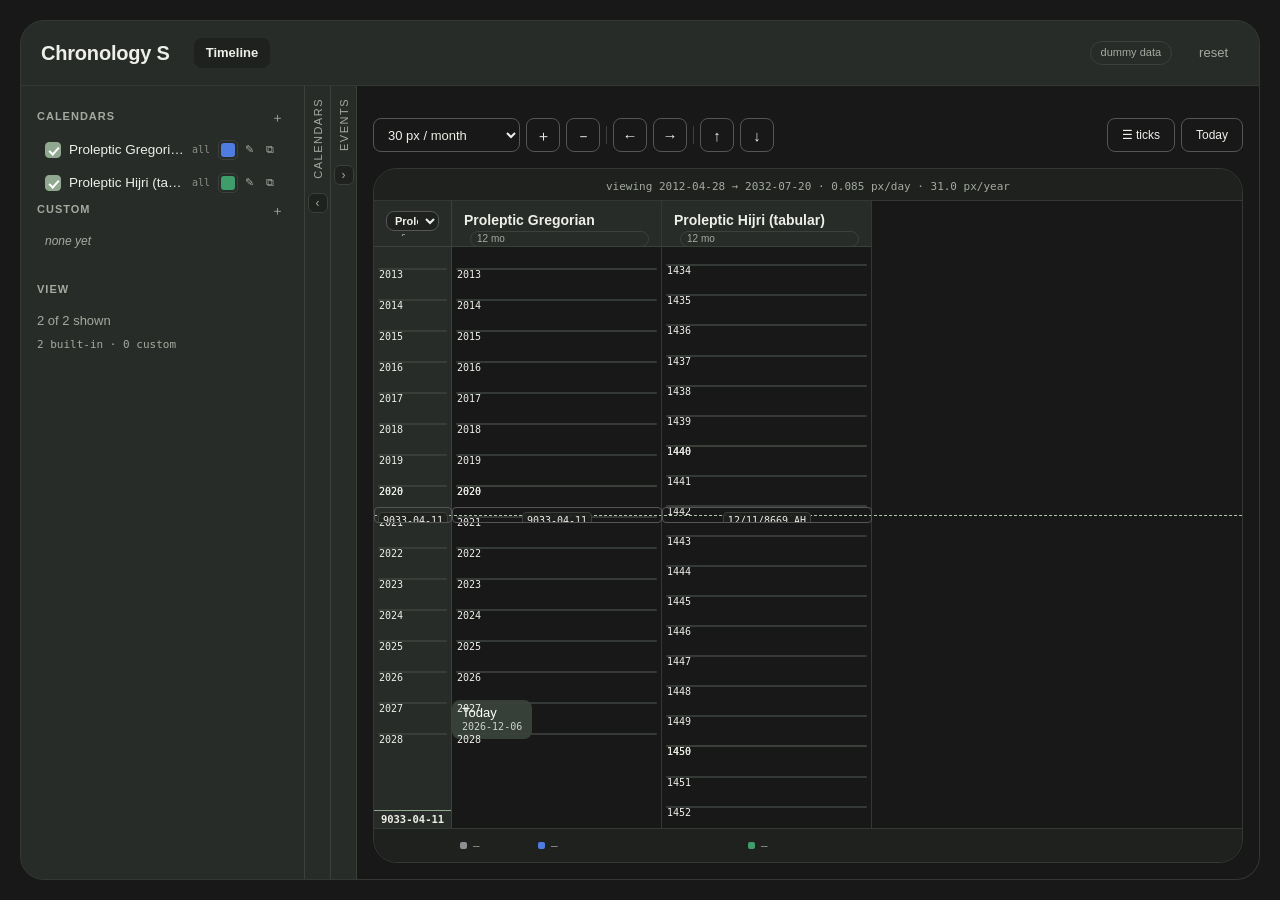
==== index.html @ b2d6067a "Part 1: per-calendar validity bounds, editable in the drawer Bounds become calendar DATA, in the cal" ====
<!DOCTYPE html>
<html lang="en">
<head>
<meta charset="utf-8">
<meta name="viewport" content="width=device-width, initial-scale=1">
<title>Chronology S — Calendars</title>
<link rel="icon" href="data:image/svg+xml,<svg xmlns='http://www.w3.org/2000/svg' viewBox='0 0 16 16'><rect width='16' height='16' rx='4' fill='%23d1e7d1'/></svg>">
<link rel="stylesheet" href="cal/styles.css?cb=12">
</head>
<body>
<div class="app">

  <header class="topbar">
    <div class="brand">
      <span class="name">Chronology S</span>
    </div>
    <nav class="tabs">
      <a class="on" href="index.html">Timeline</a>
    </nav>
    <div class="spacer"></div>
    <span class="chip">dummy data</span>
    <button class="btn ghost" id="resetBtn" title="Restore the original dummy data">reset</button>
  </header>

  <div class="body">
    <!-- ============ region 2: calendar list (collapsible) ============ -->
    <aside class="side" id="sidePanel">
      <div class="dragbar" id="dragSide" title="Drag to resize"></div>
      <div id="calList"></div>

      <p class="label">View</p>
      <div style="font-size:13px;color:var(--muted);line-height:1.5">
        <div id="viewCount">—</div>
        <div id="viewRange" style="font-family:var(--mono);font-size:11px;margin-top:6px"></div>
      </div>
    </aside>
    <button class="rail" id="railSide" title="Calendars"><span class="rail-lab">Calendars</span><span class="rail-arrow">‹</span></button>

    <!-- ============ region 3: events panel (collapsible) ============ -->
    <section class="evpanel" id="evPanel">
      <div class="dragbar" id="dragEv" title="Drag to resize"></div>
      <div class="evpanel-head">
        <select class="select" id="evFilter" title="Filter by calendar">
          <option value="">All events</option>
        </select>
      </div>
      <div class="evpanel-body" id="evList"></div>
      <div class="evpanel-foot">
        <button class="btn primary" id="evAddBtn" style="width:100%">＋ Add event</button>
      </div>
    </section>
    <button class="rail" id="railEv" title="Events"><span class="rail-lab">Events</span><span class="rail-arrow">›</span></button>

    <!-- ============ region 4: right column ============ -->
    <main class="main">
      <!-- controls live OUTSIDE the table, in-flow, left/right split above it -->
      <div class="tl-controls">
        <div class="ctl-left">
          <select class="select ctl" id="zoomSel" title="Zoom — each preset puts that unit at 30px">
            <option value="fit">Fit all</option>
            <option value="millennia">30 px / millennium</option>
            <option value="centuries">30 px / century</option>
            <option value="decades">30 px / decade</option>
            <option value="years">30 px / year</option>
            <option value="months" selected>30 px / month</option>
            <option value="days">30 px / day</option>
          </select>
          <button class="btn icon" id="zin" title="Zoom in">＋</button>
          <button class="btn icon" id="zout" title="Zoom out">－</button>
          <span class="sep" style="width:1px;height:18px;background:var(--border)"></span>
          <button class="btn icon" id="left" title="Scroll calendars left">←</button>
          <button class="btn icon" id="right" title="Scroll calendars right">→</button>
          <span class="sep" style="width:1px;height:18px;background:var(--border)"></span>
          <button class="btn icon" id="up" title="Earlier">↑</button>
          <button class="btn icon" id="down" title="Later">↓</button>
        </div>
        <div class="ctl-right">
          <button class="btn sm" id="tickBtn" title="Tick &amp; label settings">☰ ticks</button>
          <button class="btn sm" id="todayBtn">Today</button>
        </div>

        <div class="popover" id="tickPop" hidden>
          <div class="pop-row">
            <span class="pop-lab">Show year labels</span>
            <span class="pop-ctl"><input type="checkbox" id="showLabels" checked></span>
          </div>
          <div class="pop-sep"></div>
          <div class="pop-hint" style="margin-top:2px">Per unit: below 5px hidden,
            5–30px ticks only, 30px+ labelled.
            <span id="tierActive" style="display:block;margin-top:4px;color:var(--text)"></span></div>
          <div class="pop-row"><span class="pop-lab">hide below</span>
            <span class="pop-ctl"><input type="number" id="thTick" min="1" max="50" step="1" value="5"
                 style="width:52px"> px</span></div>
          <div class="pop-row"><span class="pop-lab">label from</span>
            <span class="pop-ctl"><input type="number" id="thLabel" min="5" max="400" step="5" value="30"
                 style="width:52px"> px</span></div>
          <div class="pop-sep"></div>
          <div class="pop-hint" style="margin-top:2px">Zoom limit: browsers cap scroll height at
            2^24 px, so the finest scale is <span id="maxPpd"></span> px/day.
            <span id="zoomLimitNote" style="display:block;margin-top:4px;color:var(--text)"></span></div>
          <div class="pop-row"><span class="pop-lab">finest scale</span>
            <span class="pop-ctl"><input type="number" id="maxPpdIn" min="0.5" max="20" step="0.5"
                 style="width:56px"> px/day</span></div>
        </div>
      </div>

      <div class="tl-panel">
        <!-- row 1: coordinates -->
        <div class="tl-range"><span class="range" id="range">—</span></div>

        <!-- row 2: the timeline -->
        <div id="vt-scroll"><div id="vt-inner"></div></div>

        <!-- row 3: coordinates (one per calendar, aligned to the columns) -->
        <div class="legend" id="coordRow"></div>
      </div>
    </main>
  </div>
</div>

<div class="readout" id="readout"></div>

<!-- ============ calendar drawer ============ -->
<div class="scrim" id="scrim" hidden></div>
<aside class="drawer" id="drawer" hidden aria-label="Calendar editor" style="display:none">
  <div class="drawer-head">
    <h2 id="drawerTitle">Calendar</h2>
    <button class="btn ghost" id="drawerClose" title="Close">✕</button>
  </div>
  <div class="drawer-body">
    <label class="fld"><span>Name</span>
      <input id="fName" type="text" placeholder="e.g. Proleptic Gregorian"></label>

    <div class="row2">
      <label class="fld"><span>Valid from — blank = unbounded</span>
        <span class="stack">
          <span class="inline">
            <input id="fBoundFromD" type="number" min="1" max="31" value="1">
            <select id="fBoundFromM"></select>
            <input id="fBoundFromY" type="number" value="1">
          </span>
          <small class="err" id="fBoundFromErr"></small>
        </span>
      </label>
      <label class="fld"><span>Valid to — blank = unbounded</span>
        <span class="stack">
          <span class="inline">
            <input id="fBoundToD" type="number" min="1" max="31" value="1">
            <select id="fBoundToM"></select>
            <input id="fBoundToY" type="number" value="1">
          </span>
          <small class="err" id="fBoundToErr"></small>
        </span>
      </label>
    </div>

    <div class="row2">
      <label class="fld"><span>Epoch — day 1/1/1 is this day</span>
        <span class="stack">
          <select id="fEpochCal"></select>
          <span class="inline">
            <input id="fEpochD" type="number" min="1" max="31" value="1">
            <select id="fEpochM"></select>
            <input id="fEpochY" type="number" value="1">
          </span>
          <small class="err" id="fEpochErr"></small>
        </span>
      </label>
      <label class="fld"><span>Year numbering</span>
        <select id="fEra">
          <option value="ce">Common Era (1, 2, 3 … no year zero)</option>
          <option value="astro">Astronomical (… −1, 0, 1 … year zero exists)</option>
        </select></label>
    </div>

    <div class="fld">
      <span>Months</span>
      <table class="months" id="monthTable">
        <thead><tr><th>#</th><th>Name</th><th>Days</th><th></th></tr></thead>
        <tbody></tbody>
      </table>
      <div class="row">
        <button class="btn sm" id="addMonth">＋ month</button>
        <button class="btn sm" id="addLeapMonth">＋ leap month</button>
      </div>
      <small class="err" id="fMonthsErr"></small>
    </div>

    <div class="fld">
      <span>Leap rule</span>
      <div class="leapopts">
        <label class="radio"><input type="radio" name="leap" value="every4"> Every 4th year</label>
        <label class="radio"><input type="radio" name="leap" value="custom"> 4-year cycle, leap years</label>
        <label class="radio"><input type="radio" name="leap" value="none"> None (fixed year length)</label>
      </div>
      <div class="inline">
        <input id="fLeapCycle" type="number" min="4" value="30" title="cycle length in years">
        <input id="fLeapYears" type="text" value="2,3,5,7,10,13,16,18,21,24,26,29" title="leap years within the cycle">
      </div>
      <small class="muted" id="leapHint"></small>
    </div>

    <div class="fld">
      <span>Date format</span>
      <input id="fFmt" type="text" value="DD/MM/YYYY">
    </div>

    <div class="fld">
      <span>Colour</span>
      <input id="fColor" type="color" value="#4f7cdf">
    </div>

    <div class="fld">
      <span>Built-in preset <small class="muted">(replaces the rule fields)</small></span>
      <div class="row" id="presets"></div>
    </div>

    <div class="preview">
      <div class="preview-h">Preview — round trip</div>
      <div class="preview-g" id="previewG"></div>
      <small class="err" id="fErr"></small>
    </div>
  </div>
  <div class="drawer-foot">
    <button class="btn danger" id="delBtn" hidden>delete</button>
    <div class="spacer"></div>
    <button class="btn" id="cancelBtn">cancel</button>
    <button class="btn primary" id="saveBtn">save</button>
  </div>
</aside>

<script src="cal/engine.js?cb=20"></script>
<script src="cal/store.js?cb=20"></script>
<script src="cal/timeline.js?cb=23"></script>
<script src="cal/eventeditor.js"></script>
<script src="cal/editor.js?cb=23"></script>
<script src="cal/panels.js?cb=20"></script>
<script src="cal/sidebar.js?cb=20"></script>
<script>
CalEditor.bind();
/* shared event drawer (also used by the region-3 events panel) */
fetch('cal/event-drawer.html').then(r => r.text()).then(html => {
  document.body.insertAdjacentHTML('beforeend', html);
  window.EventEditor.bind();
});
</script>
</body>
</html>
---- cal/styles.css ----
/* Chronology S — dark theme.
   Palette SAMPLED from the reference screenshot (2026-11-17), not eyeballed:
   the reference is green-tinted charcoal, not neutral grey. */
:root {
  --bg: #181818;          /* outer canvas                      */
  --panel: #282c28;       /* main panel / sidebar              */
  --panel-2: #1e211e;     /* inset / hover / header            */
  --border: #3b403b;      /* dividers                          */
  --border-soft: #333833; /* faint dividers                    */
  --text: #edefe8;        /* off-white, slightly warm          */
  --muted: #a5aaa0;       /* secondary text                    */
  --accent: #afc8ac;      /* sage                               */
  --accent-ink: #1e211e;
  --accent-dim: #8fa88f;
  --radius: 24px;
  --radius-sm: 8px;
  --font: -apple-system, BlinkMacSystemFont, "SF Pro Display", "Inter", "Segoe UI", Roboto, sans-serif;
  --mono: ui-monospace, "SF Mono", Menlo, monospace;
  --shadow: 0 20px 40px rgba(0, 0, 0, .5);
}
* { box-sizing: border-box; }
html, body { height: 100%; }
body { margin: 0; font-family: var(--font); background: var(--bg); color: var(--text);
       font-size: 15px; line-height: 1.4; }
a { color: inherit; }
h1 { font-size: 28px; font-weight: 700; margin: 0; letter-spacing: -.02em; }
h2 { font-size: .95rem; margin: 0; }

/* ---------- shell ---------- */
.app { display: flex; flex-direction: column; height: 100vh; padding: 20px; gap: 0; }
.topbar { display: flex; align-items: center; gap: 16px; background: var(--panel);
          border: 1px solid var(--border-soft); border-radius: var(--radius) var(--radius) 0 0;
          padding: 16px 20px; min-height: 60px; }
.brand { display: flex; align-items: center; gap: 10px; }
.brand .mark { width: 32px; height: 32px; border-radius: 50%; background: #343833;
               display: grid; place-items: center; flex: 0 0 auto; }
.brand .mark svg { width: 17px; height: 17px; stroke: var(--muted); }
.brand .name { font-size: 20px; font-weight: 700; letter-spacing: -.01em; }
.tabs { display: flex; gap: 4px; margin-left: 8px; }
.tabs a { text-decoration: none; font-size: 13px; padding: 6px 12px; border-radius: var(--radius-sm);
          color: var(--muted); }
.tabs a:hover { color: var(--text); background: var(--panel-2); }
.tabs a.on { background: var(--panel-2); color: var(--text); font-weight: 600; }
.spacer { flex: 1; }
.chip { font-size: 11px; color: var(--muted); border: 1px solid var(--border);
       border-radius: 99px; padding: 3px 10px; background: transparent; }

/* ---------- buttons ---------- */
.btn { font: inherit; font-size: 13px; padding: 8px 16px; border-radius: var(--radius-sm);
       cursor: pointer; border: 1px solid #555; background: transparent; color: var(--text); }
.btn:hover { background: var(--panel-2); }
.btn.primary { background: var(--accent); border-color: var(--accent); color: var(--accent-ink);
               font-weight: 500; }
.btn.primary:hover { filter: brightness(1.06); }
.btn.pill { border-radius: 20px; color: var(--muted); }
.btn.ghost { border-color: transparent; color: var(--muted); padding: 6px 10px; }
.btn.ghost:hover { color: var(--text); background: var(--panel-2); }
.btn.danger { color: #e0a3a3; border-color: #4a3030; }
.btn.danger:hover { background: #2a1c1c; }
.btn.sm { font-size: 12px; padding: 5px 11px; }
.btn.icon { width: 34px; height: 34px; padding: 0; display: grid; place-items: center;
            border-radius: var(--radius-sm); font-size: 15px; line-height: 1; }

/* ---------- body: sidebar + main ---------- */
.body { flex: 1; display: flex; min-height: 0; background: var(--panel);
        border: 1px solid var(--border-soft); border-top: none;
        border-radius: 0 0 var(--radius) var(--radius); overflow: hidden; }
.side { width: 284px; flex: 0 0 284px; border-right: 1px solid var(--border);
        padding: 20px 16px; overflow-y: auto; background: var(--panel); }
.side .label { font-size: 11px; letter-spacing: 1px; text-transform: uppercase;
               color: var(--muted); margin: 0 0 14px; font-weight: 600; }
.side .label:not(:first-child) { margin-top: 26px; }

/* rail: the label lives INSIDE the strip, below the arrow */
.rail { position: relative; flex: 0 0 26px; width: 26px; border: none;
        border-right: 1px solid var(--border); background: var(--panel);
        color: var(--muted); cursor: pointer; padding: 0;
        display: flex; flex-direction: column; align-items: center; }
.rail:hover { background: var(--panel-2); color: var(--text); }
.rail .rail-arrow { flex: 0 0 auto; width: 20px; height: 20px; margin-top: 14px;
        display: grid; place-items: center; border: 1px solid var(--border);
        border-radius: 6px; font-size: 12px; line-height: 1; color: var(--muted);
        background: var(--panel-2); }
.rail:hover .rail-arrow { color: var(--text); border-color: var(--accent-dim); }
.rail .rail-lab { margin-top: 12px; writing-mode: vertical-rl; transform: rotate(180deg);
        font-size: 11px; letter-spacing: 1.5px; text-transform: uppercase;
        white-space: nowrap; }
.side, .evpanel { position: relative; }
/* grab handle on the right edge of regions 2 and 3 */
.dragbar { position: absolute; top: 0; right: 0; width: 5px; height: 100%; z-index: 6;
           cursor: col-resize; background: transparent; }
.dragbar:hover, .dragbar.on { background: var(--accent-dim); opacity: .55; }

/* region 3: events panel */
.evpanel { width: 260px; flex: 0 0 260px; border-right: 1px solid var(--border);
           background: var(--panel); display: flex; flex-direction: column;
           position: relative; min-height: 0; }
.evpanel-head { padding: 12px 12px 8px; border-bottom: 1px solid var(--border-soft); }
.evpanel-head .select { width: 100%; }
.evpanel-body { flex: 1; overflow-y: auto; padding: 8px; }
.ev-card { padding: 7px 8px; border-radius: var(--radius-sm); margin-bottom: 4px;
           border: 1px solid var(--border-soft); background: var(--panel-2); }
.ev-card:hover { border-color: var(--border); }
.ev-card .t { font-size: 13px; color: var(--text); margin-bottom: 3px;
              white-space: nowrap; overflow: hidden; text-overflow: ellipsis; }
.ev-card .d { font-family: var(--mono); font-size: 10.5px; color: var(--muted);
              white-space: nowrap; overflow: hidden; text-overflow: ellipsis; }
.ev-card .row { display: flex; align-items: center; gap: 4px; margin-top: 5px; }
.ev-card .row .sp { flex: 1; }
.ev-card .btn { width: 20px; height: 20px; padding: 0; font-size: 11px; }
/* pinned footer: never scrolls with the list */
.evpanel-foot { flex: 0 0 auto; padding: 10px 12px 12px;
                border-top: 1px solid var(--border-soft); }
.sec-head { display: flex; align-items: center; justify-content: space-between;
            margin: 0 0 6px; }
.sec-head .label { margin: 0; }
.sec-head .btn { width: 22px; height: 22px; padding: 0; font-size: 13px; line-height: 1; }
.sec-list { display: flex; flex-direction: column; gap: 1px; }
.sec-list + .sec-head { margin-top: 18px; }
.sec-empty { font-size: 12px; color: var(--muted); padding: 6px 8px; font-style: italic; }

/* compact row: checkbox, dot, name, then actions — one line */
.cal-item { display: flex; align-items: center; gap: 8px; padding: 6px 8px;
            border-radius: var(--radius-sm); cursor: default; }
.cal-item:hover { background: var(--bg); }
.cal-item.off { opacity: .42; }
.cal-item .dot { width: 8px; height: 8px; border-radius: 50%; flex: 0 0 auto; }
.cal-item .t { flex: 1; min-width: 0; font-size: 13.5px; color: var(--text);
               white-space: nowrap; overflow: hidden; text-overflow: ellipsis; }
/* validity range, e.g. "all" / "from 1582 Oct" */
.cal-item .bound { flex: 0 0 auto; font-size: 10px; color: var(--muted);
                   font-family: var(--mono); opacity: .8; }
.cal-item .acts { display: flex; gap: 1px; flex: 0 0 auto; align-items: center; }
.cal-item .acts .btn { width: 20px; height: 20px; padding: 0; font-size: 11px; }
/* colour swatch: one element that is both the indicator and the control */
.cal-item .swatch { width: 20px; height: 20px; padding: 0; border: 1px solid var(--border);
                    border-radius: 5px; background: none; cursor: pointer; flex: 0 0 auto; }
.cal-item .swatch::-webkit-color-swatch-wrapper { padding: 2px; }
.cal-item .swatch::-webkit-color-swatch { border: none; border-radius: 3px; }
/* built-in date-format button */
.cal-item .fmt { width: auto; height: 20px; padding: 0 6px; font-family: var(--mono);
                 font-size: 10px; letter-spacing: .3px; }

/* preset picker (anchored near the section add button) */
.pop-side { position: fixed; width: 220px; }
.pop-opt { padding: 7px 10px; font-size: 13px; border-radius: 6px; cursor: pointer; }
.pop-opt:hover { background: var(--bg); color: var(--text); }
/* built-in colour + format popover */
.pop-cal { position: fixed; width: 220px; }
.pop-cal input[type=color] { width: 34px; height: 24px; padding: 0; }
.pop-cal input[type=text] { width: 110px; padding: 4px 8px; font-family: var(--mono);
                            font-size: 11px; }

/* checkbox */
.cb { width: 16px; height: 16px; border-radius: 4px; border: 1px solid #555;
      background: transparent; flex: 0 0 auto; cursor: pointer; position: relative; padding: 0; }
.cb[aria-checked="true"] { background: var(--accent-dim); border-color: var(--accent-dim); }
.cb[aria-checked="true"]::after { content: ""; position: absolute; left: 4.5px; top: 2px;
      width: 4px; height: 8px; border: solid #fff; border-width: 0 2px 2px 0;
      transform: rotate(42deg); }

.main { flex: 1; min-width: 0; display: flex; flex-direction: column; overflow: hidden;
        background: var(--bg); padding: 16px 0 0; }
.main-head { padding: 22px 20px 14px; }
.main-head .sub { color: var(--muted); font-size: 15px; margin-top: 6px; }
.main-head .row { display: flex; align-items: center; gap: 10px; }
.main-head .nav { margin-left: auto; display: flex; align-items: center; gap: 6px; }
/* the toolbar select must hug its content — the generic input/select width:100%
   rule otherwise makes it 900px wide and wraps the whole toolbar */
.select { font: inherit; font-size: 13px; padding: 7px 12px; border-radius: var(--radius-sm);
          border: 1px solid #555; background: transparent; color: var(--text); width: auto; }

/* ---------- timeline ---------- */
/* The timeline sits in its own inset panel: rounded corners on the darker
   canvas, distinct from the lighter sidebar/tools around it. */
/* controls: in-flow, above the table. Left cluster = view, right = ticks/today. */
.tl-controls { position: relative; display: flex; align-items: center; justify-content: space-between;
               gap: 12px; padding: 16px; flex-wrap: wrap; }   /* symmetric: equal above and below */
.ctl-left, .ctl-right { display: flex; align-items: center; gap: 6px; }
.ctl .btn, .ctl.select { height: 34px; }          /* one uniform control height */
.ctl.select { padding: 0 10px; }
.ctl-right .btn { height: 34px; padding: 0 14px; }
.tl-panel { background: var(--bg); border: 1px solid var(--border-soft);
            border-radius: var(--radius); margin: 0 16px 16px; overflow: hidden;
            display: flex; flex-direction: column; min-height: 0; }

/* tick / label popover */
.popover { position: absolute; top: calc(100% - 6px); right: 16px; z-index: 30;
           width: 320px; background: var(--panel-2);
           border: 1px solid var(--border); border-radius: 12px; padding: 12px 14px;
           box-shadow: 0 12px 30px rgba(0,0,0,.5); text-align: left; }
.pop-row { display: flex; align-items: center; gap: 10px; padding: 5px 0;
           border-bottom: 1px solid var(--border-soft); }
.pop-row:last-of-type { border-bottom: none; }
.pop-lab { font-size: 11px; letter-spacing: .5px; text-transform: uppercase;
           color: var(--muted); flex: 0 0 92px; font-weight: 600; }
.pop-ctl { flex: 1; display: flex; align-items: center; gap: 6px; font-size: 11px;
           color: var(--muted); }
.pop-ctl input[type=range] { flex: 1; accent-color: var(--accent); }
.pop-ctl select { width: auto; padding: 3px 8px; font-size: 12px; }
.pop-ctl input[type=checkbox] { width: auto; accent-color: var(--accent); }
.pop-hint { font-size: 10px; color: var(--muted); margin-top: 8px; line-height: 1.4; }
.pop-sep { height: 1px; background: var(--border-soft); margin: 8px -14px 2px; }
.pop-ctl input[type=number] { width: 56px; padding: 3px 6px; font-family: var(--mono);
                               font-size: 11px; }
/* slim, centred readout strip — just tall enough for one line */
.tl-range { padding: 5px 16px; background: var(--panel-2); border-bottom: 1px solid var(--border-soft);
            text-align: center; }
.tl-range .range { font-family: var(--mono); font-size: 11px; color: var(--muted); }
#vt-scroll { flex: 1; overflow: auto; position: relative; background: var(--bg); }
#vt-inner { position: relative; display: flex; min-width: max-content; }

/* year ruler — matches the panel so its sticky header reads as one surface */
.ruler { position: sticky; left: 0; z-index: 8; flex: 0 0 auto; width: 78px;
         background: var(--panel); border-right: 1px solid var(--border); }
.ruler .col-head { background: var(--panel); }
.ruler-body { position: relative; }
.ruler-lab { position: absolute; left: 10px; transform: translateY(-50%);
             font-family: var(--mono); font-size: var(--label-px, 10px); color: var(--muted);
             white-space: nowrap; }
/* reference selector in the ruler header — must fit the fixed 46px header */
.ref-sel { font-size: 11px; padding: 2px 4px; height: 22px; width: 100%;
           background: var(--panel-2); }
/* bold date inside the ruler, at the crosshair's height */
.ruler-date { position: sticky; top: 46px; z-index: 7; display: block;
              width: 100%; text-align: center; font-family: var(--mono);
              font-size: 10.5px; font-weight: 700; color: var(--text);
              background: var(--panel); border-top: 1px solid var(--accent-dim);
              padding: 1px 0; pointer-events: none; }

.col { position: relative; border-right: 1px solid var(--border-soft); flex: 0 0 auto; }
.col-head { position: sticky; top: 0; z-index: 6; background: var(--panel); padding: 10px 12px;
            border-bottom: 1px solid var(--border); font-size: 14px; font-weight: 600;
            height: 46px; overflow: hidden; display: flex; flex-direction: column;
            justify-content: flex-start; }
.col-head .sub { display: block; font-weight: 400; font-size: 11px; color: var(--muted);
                 font-family: var(--mono); white-space: nowrap; overflow: hidden;
                 text-overflow: ellipsis; }
.col-head .dot { display: inline-block; width: 8px; height: 8px; border-radius: 50%;
                 margin-right: 6px; vertical-align: middle; }
.col-head .tag { display: inline-block; font-size: 10px; color: var(--muted);
                 border: 1px solid var(--border); border-radius: 99px; padding: 0 6px;
                 margin-left: 6px; font-weight: 400; vertical-align: middle; }
.col-head .warn { display: block; font-size: 10px; color: #e0a3a3; }
.col-body { position: relative; }

.mark { position: absolute; left: 4px; right: 4px; border-radius: 2px;
        height: 1px; background: #3a3f3a; opacity: .6; }
/* tick weight follows the tier: year big, month small, day smallest */
.mark.millennium, .mark.century, .mark.decade,
.mark.year     { height: 2px; background: var(--border); opacity: .85; }
.mark.month    { height: 1px; background: #333833; opacity: .6; }
.mark.day      { height: 1px; background: #2c2f2c; opacity: .45; }
/* labels sit in the TOP-LEFT corner of the block the tick starts, not centred
   on the line — so a year label heads the year band, a month label the month.
   The ruler's own labels use the same anchoring so the two stay aligned. */
.mark.lab { font-family: var(--mono); font-size: var(--label-px, 10px); color: var(--text);
            background: none; height: auto; opacity: 1; border: none;
            transform: none; padding: 0 0 0 3px; left: 2px; right: auto;
            text-align: left; white-space: nowrap; }
/* the ruler's labels share the column anchoring (top-left of the tick) */
.ruler-lab { transform: none; left: 3px; }

/* out-of-bounds shading: a bounded calendar's invalid region is darker */
.oob { position: absolute; left: 0; right: 0; top: 0; pointer-events: none; }
.oob-band { position: absolute; left: 0; right: 0;
            background: rgba(0,0,0,.38); pointer-events: none; }
/* ticks must never draw over the out-of-bounds band */
.col-body .mark, .col-body .ev { position: absolute; }
.col-body .mark { z-index: 1; }

.ev { position: absolute; border: none; border-radius: var(--radius-sm); padding: 5px 10px;
      font-size: 13px; line-height: 1.25; color: #fff; overflow: hidden; cursor: default;
      white-space: nowrap; text-overflow: ellipsis; background: #364038; }
.ev .yr { display: block; font-family: var(--mono); font-size: 10px; opacity: .75; }
.ev.point { height: auto; }
.ev.span { opacity: .85; }

.cross { position: absolute; top: 0; border-top: 1px dashed var(--accent); z-index: 9;
         pointer-events: none; width: 9999px; left: 0; right: auto; }

.readout { position: fixed; bottom: 26px; left: 50%; transform: translateX(-50%); z-index: 20;
           background: #2c2c2e; color: var(--text); font-family: var(--mono); font-size: 12px;
           padding: 7px 14px; border-radius: 99px; pointer-events: none; opacity: 0;
           transition: opacity .12s; border: 1px solid var(--border); }
.readout.on { opacity: 1; }

/* row 3: cursor coordinates, aligned to the columns */
.legend { display: flex; align-items: center; background: var(--panel-2);
          border-top: 1px solid var(--border-soft); font-size: 11px; color: var(--muted);
          flex-wrap: nowrap; overflow: hidden; min-height: 34px;
          border-radius: 0 0 var(--radius) var(--radius); }
.legend .cx { flex: 0 0 auto; display: inline-flex; align-items: center; gap: 6px;
              padding: 0 8px; overflow: hidden; }
.legend .cx-ruler { flex: 0 0 auto; width: var(--ruler-w, 78px); }
.legend .cxv { font-family: var(--mono); font-size: 11px; white-space: nowrap; }
.legend .sw { width: 7px; height: 7px; border-radius: 2px; flex: 0 0 auto; }

/* crosshair bubbles: a thin strip ON the line, one date per calendar.
   Lives in the VIEWPORT layer, so its height is its own content — never the
   content height (which produced a 218,000px band). */
.cross-bubbles { position: absolute; top: 0; left: 0; z-index: 10;
                 display: flex; pointer-events: none;
                 height: auto; max-height: 40px; overflow: hidden;
                 transform: translateY(-50%); }
.cross-bubbles .cb { flex: 0 0 auto; text-align: center; overflow: hidden; }
.cross-bubbles .cbv { display: inline-block; font-family: var(--mono); font-size: 10px;
                      color: var(--text); background: #1e211eee;
                      border: 1px solid var(--border); border-radius: 4px;
                      padding: 1px 4px; white-space: nowrap; }

/* ---------- drawer (calendar editor) ---------- */
.scrim { position: fixed; inset: 0; background: rgba(0,0,0,.6); z-index: 40; }
.drawer { position: fixed; top: 0; right: 0; height: 100%; width: min(520px, 94vw); z-index: 50;
          background: var(--panel); border-left: 1px solid var(--border); display: flex;
          flex-direction: column; box-shadow: -12px 0 40px rgba(0,0,0,.5); }
.drawer-head { display: flex; align-items: center; justify-content: space-between; padding: 16px 20px;
                border-bottom: 1px solid var(--border-soft); }
.drawer-body { padding: 20px; overflow-y: auto; display: flex; flex-direction: column; gap: 16px; }
.drawer-foot { padding: 14px 20px; border-top: 1px solid var(--border-soft); display: flex;
               gap: 8px; align-items: center; }
.row2 { display: grid; grid-template-columns: 1fr 1fr; gap: 12px; }
.row { display: flex; gap: 8px; align-items: center; flex-wrap: wrap; }
.inline { display: inline-flex; gap: 6px; align-items: center; }

.fld { display: flex; flex-direction: column; gap: 6px; }
.fld > span { font-size: 11px; letter-spacing: 1px; text-transform: uppercase; color: var(--muted);
              font-weight: 600; }
input, select { font: inherit; font-size: 13px; padding: 8px 11px; border: 1px solid #555;
                border-radius: var(--radius-sm); background: var(--panel-2); color: var(--text);
                width: auto; }
/* form fields inside the drawers/tables fill their column; toolbar selects hug */
.fld input, .fld select, .months input, .tbl input, .tbl select { width: 100%; }
input[type="color"] { padding: 2px; height: 34px; width: 52px; }
input[type="radio"] { width: auto; }
.stack { display: flex; flex-direction: column; gap: 6px; }
.err { color: #e0a3a3; font-size: 12px; }
.muted { color: var(--muted); font-size: 11px; font-weight: 400; }
.radio { display: flex; align-items: center; gap: 6px; font-size: 13px; }
.leapopts { display: flex; flex-direction: column; gap: 6px; }
.months { width: 100%; border-collapse: collapse; font-size: 13px; }
.months th { text-align: left; font-size: 10px; letter-spacing: 1px; text-transform: uppercase;
             color: var(--muted); font-weight: 600; padding: 4px 6px; }
.months td { padding: 3px 4px; border-top: 1px solid var(--border-soft); }
.months input { padding: 5px 8px; font-size: 13px; }
.preset { font-size: 12px; border: 1px solid #555; border-radius: 99px; padding: 4px 12px;
          cursor: pointer; background: transparent; color: var(--text); }
.preset:hover { border-color: var(--accent-dim); color: var(--accent); }
.preview { border-top: 1px solid var(--border-soft); padding-top: 14px; display: flex;
           flex-direction: column; gap: 8px; }
.preview-h { font-size: 11px; letter-spacing: 1px; text-transform: uppercase; color: var(--muted);
             font-weight: 600; }
.preview-g { display: grid; grid-template-columns: repeat(auto-fill, minmax(180px, 1fr));
             gap: 4px 16px; font-family: var(--mono); font-size: 12px; }
.conv { display: flex; flex-direction: column; gap: 5px; font-size: 13px; }
.conv .line { display: flex; gap: 8px; align-items: baseline; }
.conv .sw { width: 8px; height: 8px; border-radius: 2px; flex: 0 0 auto; align-self: center; }
.conv .nm { color: var(--muted); font-size: 11px; min-width: 96px; }
.empty { color: var(--muted); text-align: center; padding: 48px; font-size: 14px; }

/* event table (events page) */
.tablewrap { flex: 1; overflow: auto; padding: 20px; }
.tbl { width: 100%; border-collapse: collapse; font-size: 13px; }
.tbl th { text-align: left; font-size: 10px; letter-spacing: 1px; text-transform: uppercase;
          color: var(--muted); font-weight: 600; padding: 8px 12px;
          border-bottom: 1px solid var(--border); }
.tbl td { padding: 10px 12px; border-bottom: 1px solid var(--border-soft); vertical-align: top; }
.tbl tr:last-child td { border-bottom: none; }
.tbl .grow { width: 38%; }
.tbl .ttl { font-weight: 500; }
.tbl .note { color: var(--muted); font-size: 11px; }
.tbl .mono { font-family: var(--mono); font-size: 12px; }
.search { width: 200px; }
.other { display: flex; flex-direction: column; gap: 3px; }
.other .line { display: flex; gap: 6px; font-family: var(--mono); font-size: 11px; align-items: baseline; }
.other .sw { width: 7px; height: 7px; border-radius: 2px; flex: 0 0 auto; align-self: center; }
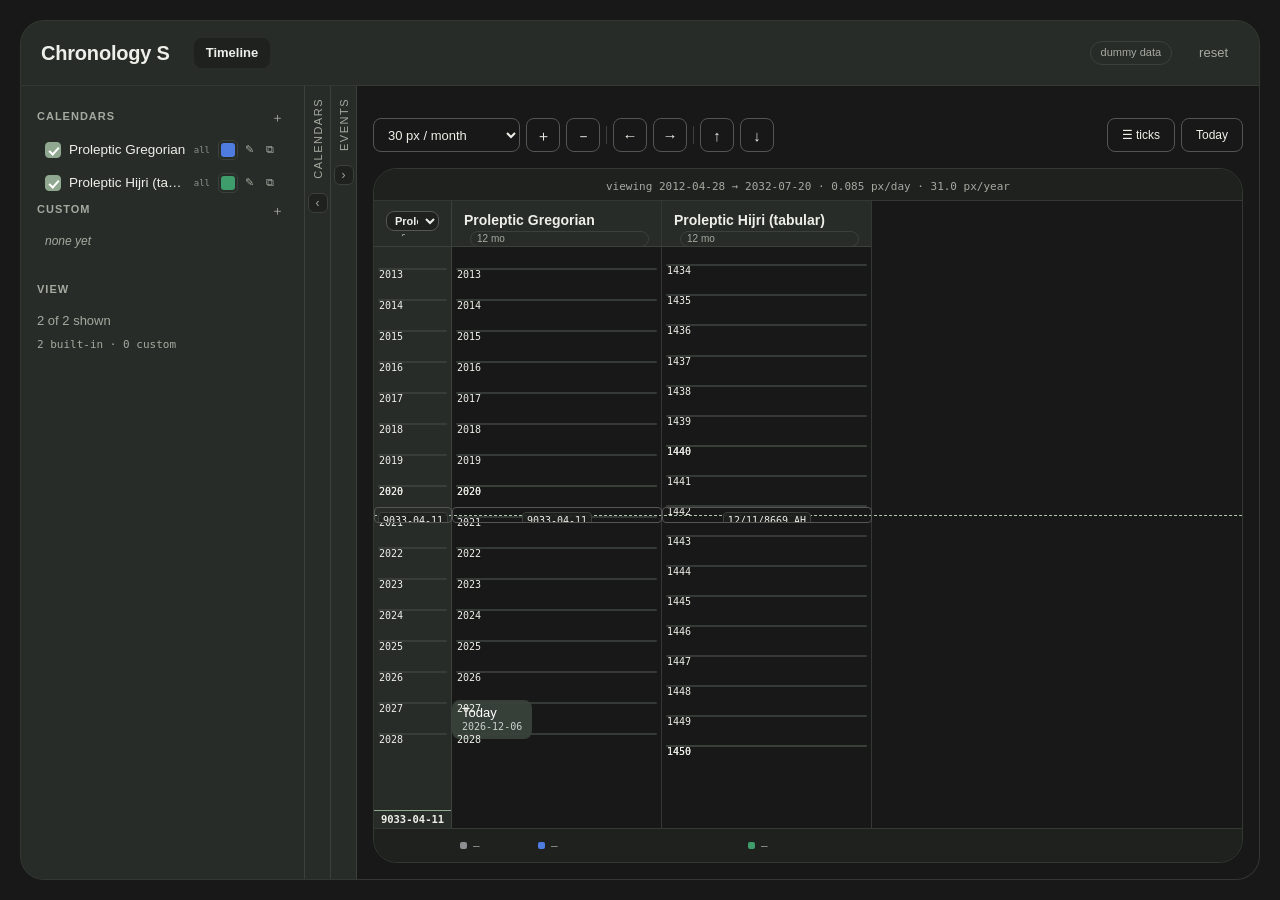
==== commit 06d57f75: "fix scroll range running past the data end; clean harness state - the year-tier mark loop ran past D" ====
--- a/index.html
+++ b/index.html
@@ -231,7 +231,7 @@
 
 <script src="cal/engine.js?cb=20"></script>
 <script src="cal/store.js?cb=20"></script>
-<script src="cal/timeline.js?cb=23"></script>
+<script src="cal/timeline.js?cb=30"></script>
 <script src="cal/eventeditor.js"></script>
 <script src="cal/editor.js?cb=23"></script>
 <script src="cal/panels.js?cb=20"></script>
--- a/cal/styles.css
+++ b/cal/styles.css
@@ -65,7 +65,7 @@
 .body { flex: 1; display: flex; min-height: 0; background: var(--panel);
         border: 1px solid var(--border-soft); border-top: none;
         border-radius: 0 0 var(--radius) var(--radius); overflow: hidden; }
-.side { width: 284px; flex: 0 0 284px; border-right: 1px solid var(--border);
+.side { width: 320px; flex: 0 0 320px; border-right: 1px solid var(--border);
         padding: 20px 16px; overflow-y: auto; background: var(--panel); }
 .side .label { font-size: 11px; letter-spacing: 1px; text-transform: uppercase;
                color: var(--muted); margin: 0 0 14px; font-weight: 600; }
@@ -128,9 +128,16 @@
 .cal-item .t { flex: 1; min-width: 0; font-size: 13.5px; color: var(--text);
                white-space: nowrap; overflow: hidden; text-overflow: ellipsis; }
 /* validity range, e.g. "all" / "from 1582 Oct" */
-.cal-item .bound { flex: 0 0 auto; font-size: 10px; color: var(--muted);
-                   font-family: var(--mono); opacity: .8; }
+.cal-item .bound { flex: 0 0 auto; font-size: 9px; color: var(--muted);
+                   font-family: var(--mono); opacity: .8;
+                   white-space: nowrap; overflow: hidden; text-overflow: ellipsis;
+                   max-width: 74px; }
 .cal-item .acts { display: flex; gap: 1px; flex: 0 0 auto; align-items: center; }
+/* duplicate choice popover */
+.pop-dup { width: 280px; text-align: left; }
+.pop-dup .pop-title { font-size: 13px; margin-bottom: 8px; }
+.pop-dup .btn { display: block; width: 100%; margin: 4px 0; text-align: left; }
+
 .cal-item .acts .btn { width: 20px; height: 20px; padding: 0; font-size: 11px; }
 /* colour swatch: one element that is both the indicator and the control */
 .cal-item .swatch { width: 20px; height: 20px; padding: 0; border: 1px solid var(--border);
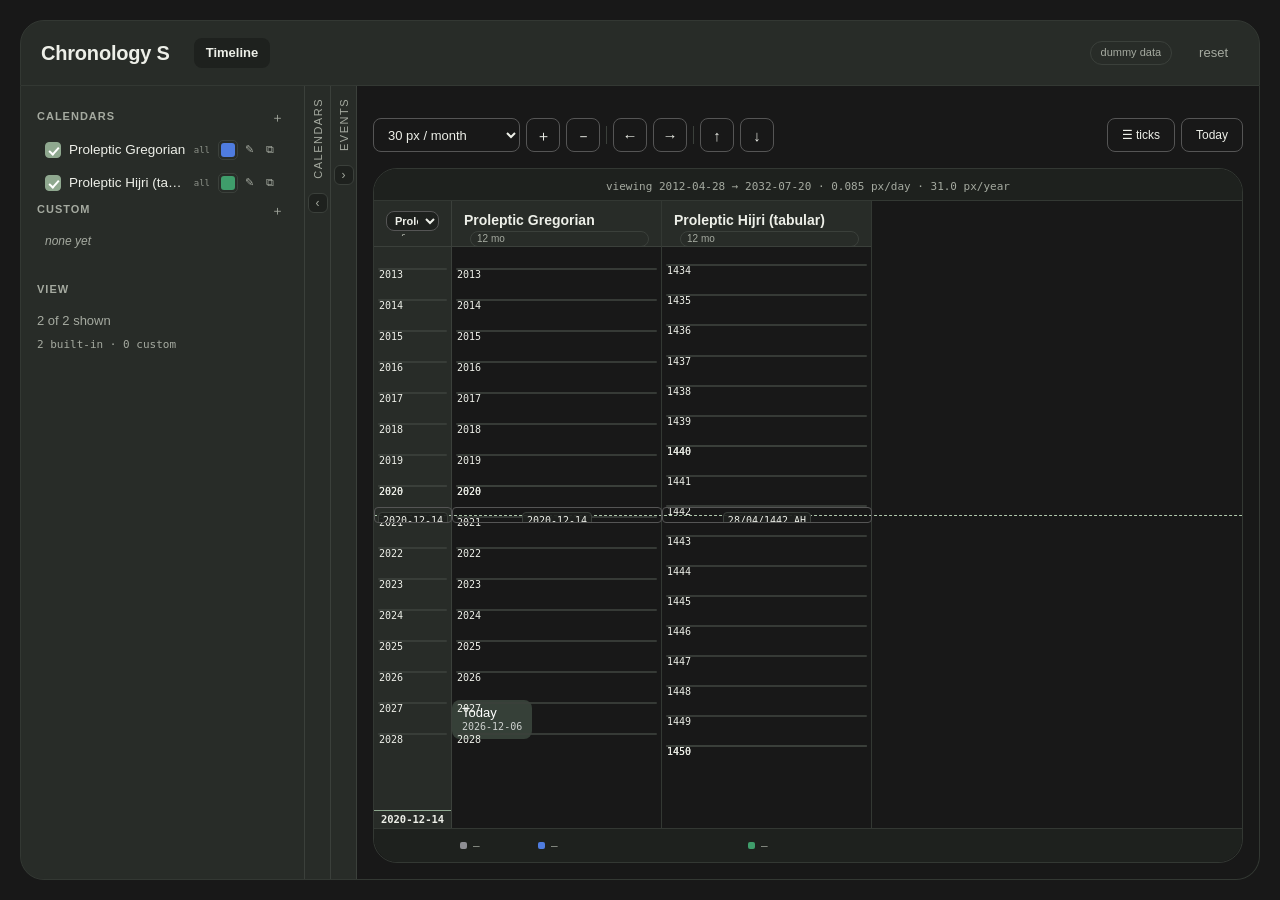
==== commit 8c4d5b07: "fix crosshair coordinate space; harness settle for Today - moveCrosshair: #vt-scroll is a scroll con" ====
--- a/index.html
+++ b/index.html
@@ -231,7 +231,7 @@
 
 <script src="cal/engine.js?cb=20"></script>
 <script src="cal/store.js?cb=20"></script>
-<script src="cal/timeline.js?cb=30"></script>
+<script src="cal/timeline.js?cb=34"></script>
 <script src="cal/eventeditor.js"></script>
 <script src="cal/editor.js?cb=23"></script>
 <script src="cal/panels.js?cb=20"></script>
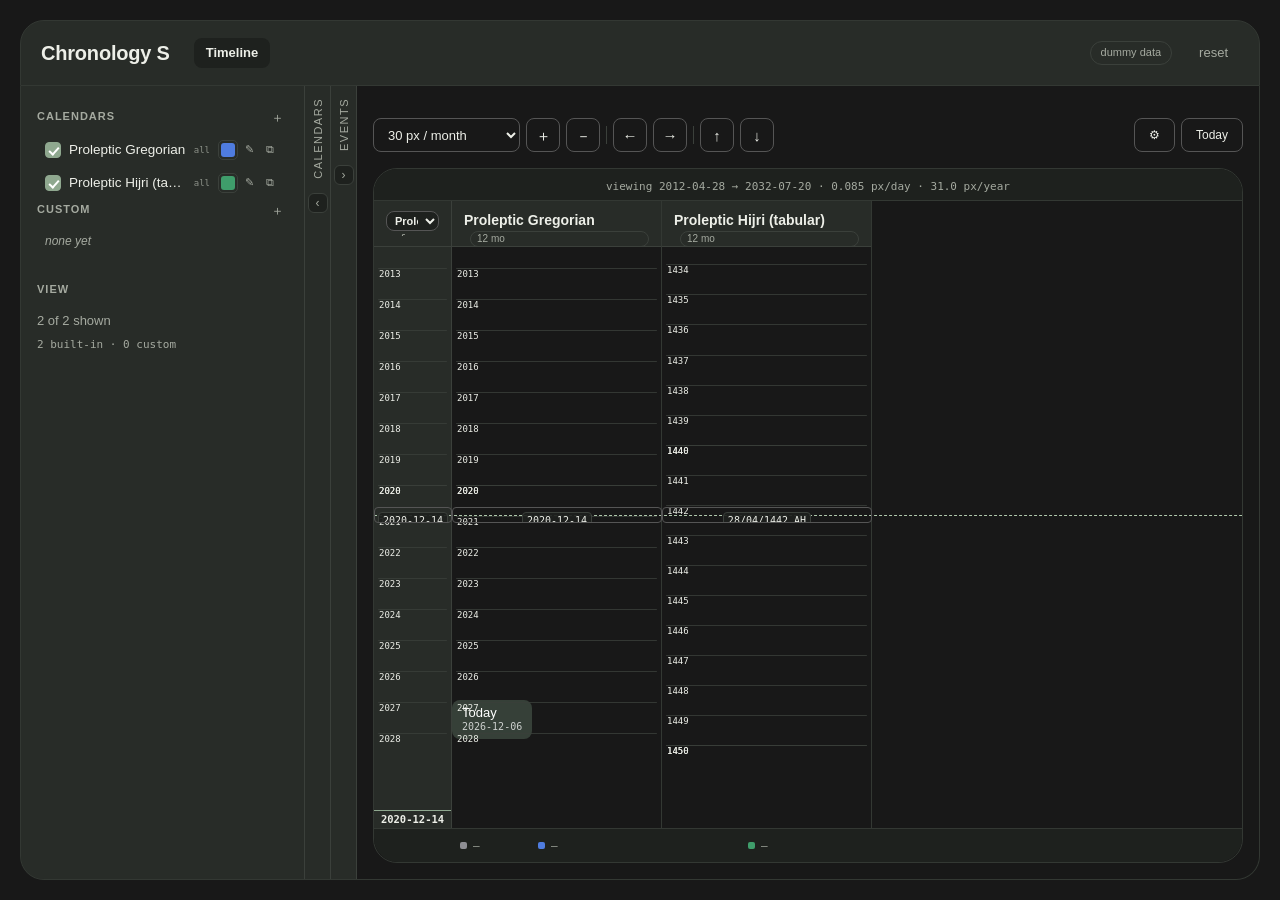
==== commit e55a72b1: "Global settings panel (⚙): widths, ticks, per-unit labels, calendar order Replaces the ☰ ticks popov" ====
--- a/index.html
+++ b/index.html
@@ -5,7 +5,7 @@
 <meta name="viewport" content="width=device-width, initial-scale=1">
 <title>Chronology S — Calendars</title>
 <link rel="icon" href="data:image/svg+xml,<svg xmlns='http://www.w3.org/2000/svg' viewBox='0 0 16 16'><rect width='16' height='16' rx='4' fill='%23d1e7d1'/></svg>">
-<link rel="stylesheet" href="cal/styles.css?cb=12">
+<link rel="stylesheet" href="cal/styles.css?cb=13">
 </head>
 <body>
 <div class="app">
@@ -75,32 +75,17 @@
           <button class="btn icon" id="down" title="Later">↓</button>
         </div>
         <div class="ctl-right">
-          <button class="btn sm" id="tickBtn" title="Tick &amp; label settings">☰ ticks</button>
+          <button class="btn sm" id="gearBtn" title="Global settings">⚙</button>
           <button class="btn sm" id="todayBtn">Today</button>
         </div>
 
-        <div class="popover" id="tickPop" hidden>
-          <div class="pop-row">
-            <span class="pop-lab">Show year labels</span>
-            <span class="pop-ctl"><input type="checkbox" id="showLabels" checked></span>
+        <!-- ⚙ global settings: timeline view variables -->
+        <div class="panel" id="settingsPanel" hidden>
+          <div class="panel-head">
+            <span class="label">Global settings</span>
+            <button class="btn ghost" id="settingsClose">✕</button>
           </div>
-          <div class="pop-sep"></div>
-          <div class="pop-hint" style="margin-top:2px">Per unit: below 5px hidden,
-            5–30px ticks only, 30px+ labelled.
-            <span id="tierActive" style="display:block;margin-top:4px;color:var(--text)"></span></div>
-          <div class="pop-row"><span class="pop-lab">hide below</span>
-            <span class="pop-ctl"><input type="number" id="thTick" min="1" max="50" step="1" value="5"
-                 style="width:52px"> px</span></div>
-          <div class="pop-row"><span class="pop-lab">label from</span>
-            <span class="pop-ctl"><input type="number" id="thLabel" min="5" max="400" step="5" value="30"
-                 style="width:52px"> px</span></div>
-          <div class="pop-sep"></div>
-          <div class="pop-hint" style="margin-top:2px">Zoom limit: browsers cap scroll height at
-            2^24 px, so the finest scale is <span id="maxPpd"></span> px/day.
-            <span id="zoomLimitNote" style="display:block;margin-top:4px;color:var(--text)"></span></div>
-          <div class="pop-row"><span class="pop-lab">finest scale</span>
-            <span class="pop-ctl"><input type="number" id="maxPpdIn" min="0.5" max="20" step="0.5"
-                 style="width:56px"> px/day</span></div>
+          <div class="panel-body" id="settingsBody"></div>
         </div>
       </div>
 
@@ -231,13 +216,17 @@
 
 <script src="cal/engine.js?cb=20"></script>
 <script src="cal/store.js?cb=20"></script>
-<script src="cal/timeline.js?cb=34"></script>
+<script src="cal/settings.js?cb=1"></script>
+<script src="cal/settingspanel.js?cb=1"></script>
+<script src="cal/timeline.js?cb=35"></script>
 <script src="cal/eventeditor.js"></script>
 <script src="cal/editor.js?cb=23"></script>
 <script src="cal/panels.js?cb=20"></script>
 <script src="cal/sidebar.js?cb=20"></script>
 <script>
 CalEditor.bind();
+Settings.load();
+window.SettingsPanel.bindGear();
 /* shared event drawer (also used by the region-3 events panel) */
 fetch('cal/event-drawer.html').then(r => r.text()).then(html => {
   document.body.insertAdjacentHTML('beforeend', html);
--- a/cal/styles.css
+++ b/cal/styles.css
@@ -180,6 +180,39 @@
 /* ---------- timeline ---------- */
 /* The timeline sits in its own inset panel: rounded corners on the darker
    canvas, distinct from the lighter sidebar/tools around it. */
+/* ⚙ global settings panel */
+.panel { position: absolute; top: calc(100% - 4px); right: 12px; z-index: 35;
+         width: 340px; max-height: 76vh; display: flex; flex-direction: column;
+         background: var(--panel-2); border: 1px solid var(--border);
+         border-radius: 12px; box-shadow: 0 12px 32px rgba(0,0,0,.45); }
+.panel[hidden] { display: none; }
+.panel-head { flex: 0 0 auto; display: flex; align-items: center; justify-content: space-between;
+              padding: 10px 12px; border-bottom: 1px solid var(--border-soft); }
+.panel-body { overflow-y: auto; padding: 10px 12px 14px; }
+.gs-sec { font-size: 10px; letter-spacing: 1px; text-transform: uppercase;
+          color: var(--muted); margin: 12px 0 6px; font-weight: 600; }
+.gs-sec:first-child { margin-top: 2px; }
+.gs-row { display: flex; align-items: center; justify-content: space-between;
+          gap: 10px; padding: 3px 0; font-size: 12px; }
+.gs-row input[type=number] { width: 74px; }
+.gs-row input[type=color] { width: 40px; height: 22px; padding: 0; }
+.gs-color { flex: 0 0 auto; }
+.gs-unit { display: flex; align-items: center; gap: 6px; padding: 3px 0; }
+.gs-unit-name { flex: 0 0 78px; font-size: 12px; }
+.gs-unit input { width: 58px; }
+.gs-unit select { flex: 1; min-width: 0; }
+.gs-hint { font-weight: 400; text-transform: none; letter-spacing: 0; opacity: .8; }
+.gs-order { display: flex; flex-direction: column; gap: 2px; }
+.gs-cal { display: flex; align-items: center; gap: 6px; padding: 5px 6px;
+          border: 1px solid var(--border-soft); border-radius: 6px;
+          font-size: 12px; cursor: grab; background: var(--panel); }
+.gs-cal.dragging { opacity: .5; }
+.gs-cal.over { border-color: var(--accent); }
+.gs-grip { color: var(--muted); font-size: 11px; }
+.gs-dot { width: 8px; height: 8px; border-radius: 50%; flex: 0 0 auto; }
+.gs-name { flex: 1; min-width: 0; overflow: hidden; text-overflow: ellipsis; white-space: nowrap; }
+.gs-type { font-size: 9px; color: var(--muted); font-family: var(--mono); }
+
 /* controls: in-flow, above the table. Left cluster = view, right = ticks/today. */
 .tl-controls { position: relative; display: flex; align-items: center; justify-content: space-between;
                gap: 12px; padding: 16px; flex-wrap: wrap; }   /* symmetric: equal above and below */
@@ -252,12 +285,21 @@
 .col-body { position: relative; }
 
 .mark { position: absolute; left: 4px; right: 4px; border-radius: 2px;
-        height: 1px; background: #3a3f3a; opacity: .6; }
+        height: var(--tick-minor-w, 1px);
+        background: var(--tick-minor, #3a3f3a); opacity: .6; }
+/* a tier carries BOTH its tick style and its label size from settings */
 /* tick weight follows the tier: year big, month small, day smallest */
+/* tick weight/colour come from global settings; the classes only carry tier */
 .mark.millennium, .mark.century, .mark.decade,
-.mark.year     { height: 2px; background: var(--border); opacity: .85; }
-.mark.month    { height: 1px; background: #333833; opacity: .6; }
-.mark.day      { height: 1px; background: #2c2f2c; opacity: .45; }
+.mark.year, .mark.month, .mark.day {
+  background: var(--tick-minor, #3a3f3a);
+  opacity: .8;
+}
+.mark.millennium.lab, .mark.century.lab, .mark.decade.lab,
+.mark.year.lab, .mark.month.lab, .mark.day.lab {
+  background: none;
+  opacity: 1;
+}
 /* labels sit in the TOP-LEFT corner of the block the tick starts, not centred
    on the line — so a year label heads the year band, a month label the month.
    The ruler's own labels use the same anchoring so the two stay aligned. */
